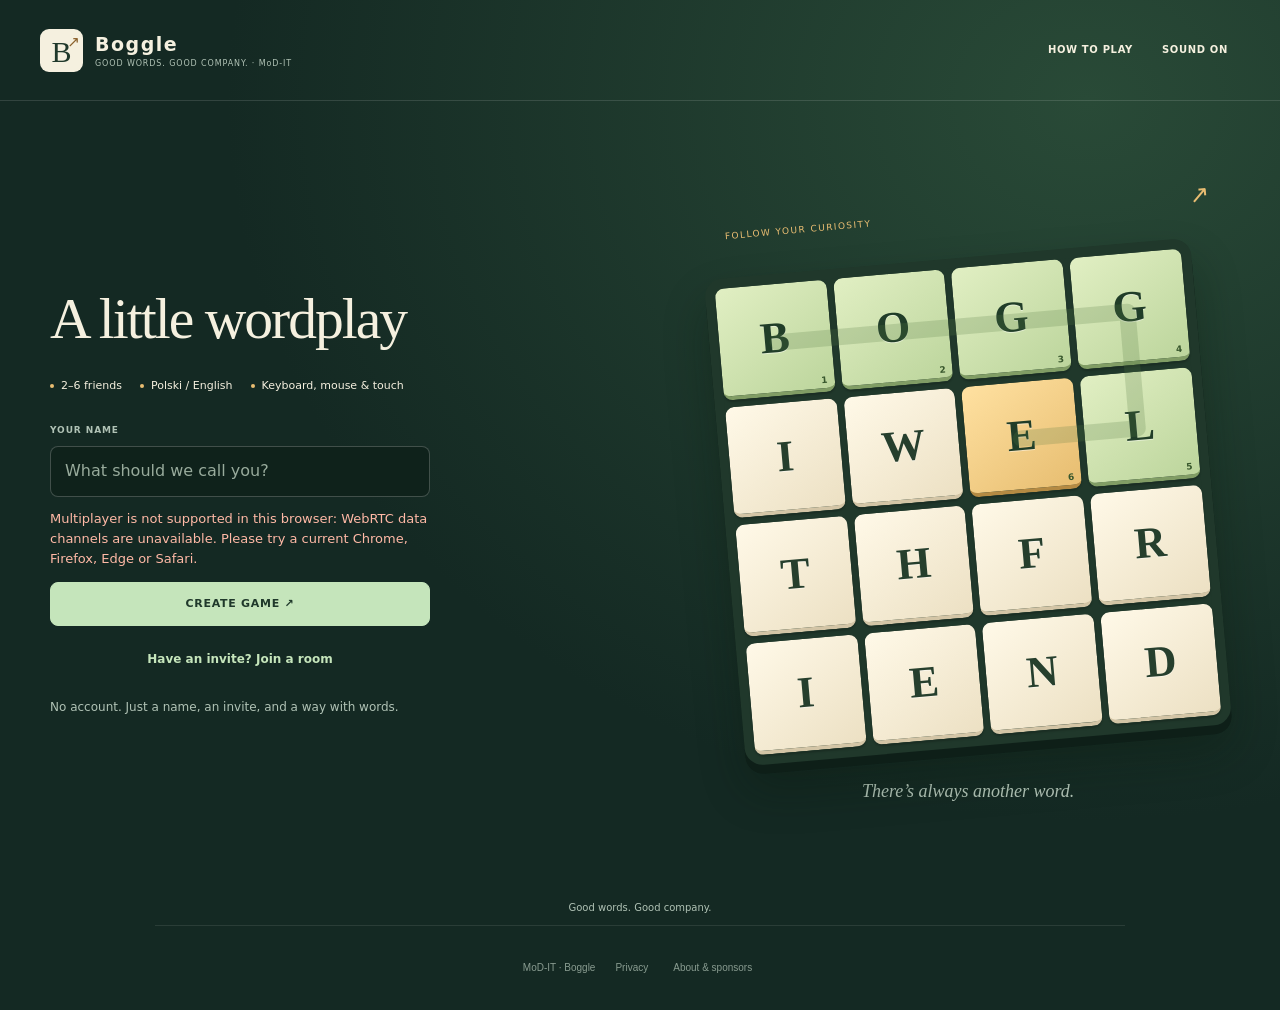
==== games/boggle/index.html @ 4891ed2c "boggle" ====
<!doctype html>
<html lang="en">
<head>
  <meta charset="utf-8">
  <script data-site-https>
    (() => {
      const { hostname, protocol, pathname, search, hash } = location;
      if (['mod-it.games', 'www.mod-it.games', 'gbyrka.github.io'].includes(hostname) && (protocol !== 'https:' || hostname !== 'mod-it.games')) location.replace(`https://mod-it.games${pathname}${search}${hash}`);
    })();
  </script>
  <meta name="viewport" content="width=device-width, initial-scale=1">
  <meta name="theme-color" content="#142923">
  <meta name="robots" content="noindex, nofollow">
  <meta name="description" content="One board. Plenty of discoveries. A private word game for 2–6 friends, with Polish and English dictionaries, keyboard, mouse and touch controls.">
  <title>Boggle — Good words. Good company.</title>
  <link rel="canonical" href="https://mod-it.games/multiplayer/games/boggle/">
  <meta property="og:type" content="website">
  <meta property="og:title" content="Boggle — Good words. Good company.">
  <meta property="og:description" content="Follow the letters. Find your words. A word game for 2–6 friends, in Polish or English.">
  <meta property="og:url" content="https://mod-it.games/multiplayer/games/boggle/">
  <link rel="icon" href="./favicon.svg">
  <link rel="stylesheet" href="../../ads.css?v=towlaunch1">
  <script src="../../monetization.js?v=towlaunch1"></script>
  <meta name="google-adsense-account" content="ca-pub-3806610967714181">
  <script id="adsense-script" async src="https://pagead2.googlesyndication.com/pagead/js/adsbygoogle.js?client=ca-pub-3806610967714181" crossorigin="anonymous" onerror="window.MoDITAds.unavailable()"></script>
  <style>body{margin:0;background:#142923;color:#f5f0df;font-family:system-ui,sans-serif}[hidden]{display:none!important}.boot{padding:48px;text-align:center}</style>
</head>
<body>
  <a class="skip-link" href="#main">Skip to game</a>
  <header class="site-header">
    <a class="brand" href="../../" aria-label="All multiplayer games"><span class="brand-mark" aria-hidden="true">B<span>↗</span></span><span class="brand-title">Boggle<small>GOOD WORDS. GOOD COMPANY. · MoD-IT</small></span></a>
    <nav class="header-actions" aria-label="Game navigation"><button class="button quiet" data-action="rules" type="button">HOW TO PLAY</button><button id="sound-toggle" class="button quiet" data-action="toggle-sound" aria-pressed="true" type="button">SOUND ON</button><button id="leave" class="button quiet" data-action="leave" type="button" hidden>LEAVE ROOM</button></nav>
  </header>
  <div class="page-shell"><main id="main"></main>
    <details id="chat-section" class="chat-section" hidden><summary>ROOM CHAT <span>Say hello to your word people ↗</span></summary><div id="chat-root"></div></details>
  </div>
  <div id="connection-status" class="connection-status" role="status">Good words. Good company.</div>
  <div id="announcer" class="sr-only" aria-live="polite" aria-atomic="true"></div>
  <div id="toast" class="toast" role="status" hidden></div>
  <div id="boot" class="boot">Following the letters…</div>
  <dialog id="dialog"><button class="button quiet dialog-close" data-action="close-dialog" type="button" aria-label="Close dialog">CLOSE ×</button><div id="dialog-content"></div></dialog>
  <dialog id="about-dialog"><button class="button quiet dialog-close" data-action="close-about" type="button" aria-label="Close about">CLOSE ×</button><h2>Boggle · MoD-IT</h2><p class="muted">Good words. Good company. Made for friends, near and far.</p>
    <p>Polish inflections: SGJP. English words: ESDB (SCOWL), British and American lists.</p><p><a href="./data/README.md">Dictionary sources and filtering</a> · <a href="./data/LICENSE-SGJP.txt">SGJP license</a> · <a href="./data/LICENSE-ESDB.txt">ESDB licenses</a></p>
    <aside id="boggle-ad" class="ad-placement ad-placement-game" aria-label="Advertisement" hidden><p class="ad-placement-label">ADVERTISEMENT</p><ins class="adsbygoogle" style="display:block" data-ad-client="ca-pub-3806610967714181" data-ad-slot="9380002810" data-ad-format="auto" data-full-width-responsive="true"></ins></aside>
  </dialog>
  <noscript><p class="boot">Enable JavaScript to play.</p></noscript>
  <footer class="privacy-footer"><span>MoD-IT · Boggle</span><a href="../../../games/privacy.html">Privacy</a><button type="button" data-action="about">About &amp; sponsors</button></footer>
  <script type="module">
    const refresh = new URL(location.href).searchParams.get('_refresh');
    const refreshApp = () => {
      const url = new URL(location.href);
      url.searchParams.set('_refresh', Date.now().toString(36) + Math.random().toString(36).slice(2, 10));
      location.replace(url.href);
    };
    try {
      if (!HTMLScriptElement.supports?.('importmap')) throw new Error('Please update your browser to play.');
      const controller = new AbortController(), timeout = setTimeout(() => controller.abort(), 10000);
      let config;
      try {
        const response = await fetch(`../../config.json?check=${Date.now().toString(36)}`, { cache: 'no-store', signal: controller.signal });
        if (!response.ok) throw new Error('Configuration unavailable.');
        config = await response.json();
      } finally { clearTimeout(timeout); }
      if (!/^[a-z0-9]{3,16}$/i.test(config.version) || !Array.isArray(config.modules) || !config.modules.includes('./games/boggle/app.mjs')) throw new Error('Invalid configuration.');
      const assetQuery = `?v=${encodeURIComponent(config.version)}${refresh ? `&refresh=${encodeURIComponent(refresh)}` : ''}`;
      const imports = {}, root = new URL('../../', location.href);
      for (const path of config.modules) {
        if (!/^\.\/[a-z0-9/-]+\.mjs$/i.test(path)) throw new Error('Invalid module path.');
        const url = new URL(path, root); imports[url.href] = url.href + assetQuery;
      }
      document.documentElement.dataset.appVersion = config.version;
      document.querySelector('link[rel="icon"]').href = './favicon.svg' + assetQuery;
      const map = document.createElement('script'); map.type = 'importmap'; map.textContent = JSON.stringify({ imports }); document.head.append(map);
      const style = document.createElement('link'); style.rel = 'stylesheet'; style.href = './style.css' + assetQuery;
      const styled = new Promise((resolve, reject) => { style.onload = resolve; style.onerror = () => reject(new Error('Styles unavailable.')); }); document.head.append(style);
      await styled; await import(imports[new URL('./app.mjs', location.href).href]);
    } catch (error) {
      console.error('Boggle startup failed:', error);
      if (!refresh && error.message !== 'Please update your browser to play.') { document.querySelector('#boot').textContent = 'Refreshing app files…'; refreshApp(); }
      else {
        const boot = document.querySelector('#boot'); boot.replaceChildren();
        const text = document.createElement('p'); text.textContent = `Boggle unavailable. ${error.message} Please reload.`;
        const button = document.createElement('button'); button.textContent = 'RELOAD'; button.onclick = refreshApp; boot.append(text, button);
      }
    }
    addEventListener('pageshow', event => { if (event.persisted) location.reload(); });
  </script>
</body>
</html>
---- ads.css ----
/* Separate from the game shell so ads never reduce the playing area. */
.ad-placement {
  box-sizing: border-box;
  width: min(970px, calc(100% - 40px));
  margin: 150px auto 32px;
  padding: 18px 0 24px;
  border-top: 1px solid #ffffff1c;
  border-bottom: 1px solid #ffffff12;
  color: inherit;
  text-align: center;
}
.ad-placement[hidden] { display: none !important; }
.ad-placement-label {
  margin: 0 0 16px;
  color: inherit;
  opacity: .55;
  font: 600 9px/1.5 Arial, Helvetica, sans-serif;
  letter-spacing: .18em;
}
.ad-placement .adsbygoogle { display: block; min-height: 100px; }
.ad-placement-catalog { width: 100%; margin-top: 24px; }
.privacy-footer {
  display: block;
  width: min(970px, calc(100% - 40px));
  margin: 0 auto;
  padding: 0 0 28px;
  border: 0;
  color: inherit;
  opacity: .75;
  text-align: center;
  font: 11px/1.6 Arial, Helvetica, sans-serif;
}
.privacy-footer a { color: inherit; text-underline-offset: 4px; }
.privacy-footer a:focus-visible { outline: 2px solid currentColor; outline-offset: 5px; }
@media (max-width: 600px) {
  .ad-placement .adsbygoogle { min-height: 250px; }
}
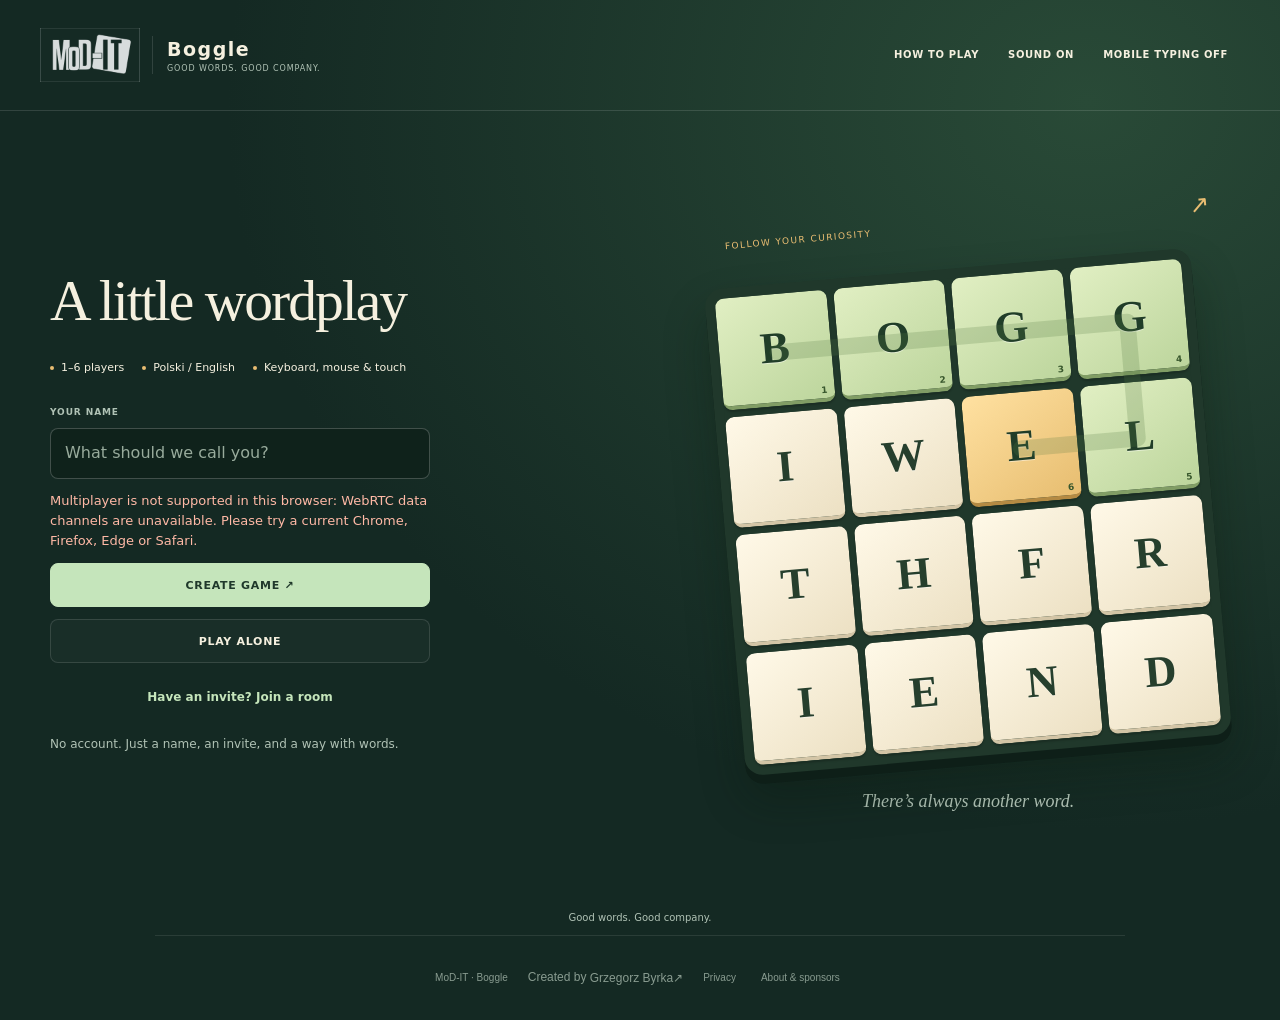
==== commit 2fc51536: "boggle v0.2" ====
--- a/games/boggle/index.html
+++ b/games/boggle/index.html
@@ -28,8 +28,8 @@
 <body>
   <a class="skip-link" href="#main">Skip to game</a>
   <header class="site-header">
-    <a class="brand" href="../../" aria-label="All multiplayer games"><span class="brand-mark" aria-hidden="true">B<span>↗</span></span><span class="brand-title">Boggle<small>GOOD WORDS. GOOD COMPANY. · MoD-IT</small></span></a>
-    <nav class="header-actions" aria-label="Game navigation"><button class="button quiet" data-action="rules" type="button">HOW TO PLAY</button><button id="sound-toggle" class="button quiet" data-action="toggle-sound" aria-pressed="true" type="button">SOUND ON</button><button id="leave" class="button quiet" data-action="leave" type="button" hidden>LEAVE ROOM</button></nav>
+    <a class="brand" href="../../" aria-label="MoD-IT · All multiplayer games"><img class="brand-logo" src="../../assets/mod-it.jpg" alt="MoD-IT" width="600" height="323"><span class="brand-title">Boggle<small>GOOD WORDS. GOOD COMPANY.</small></span></a>
+    <nav class="header-actions" aria-label="Game navigation"><button class="button quiet" data-action="rules" type="button">HOW TO PLAY</button><button id="sound-toggle" class="button quiet" data-action="toggle-sound" aria-pressed="true" type="button">SOUND ON</button><button id="mobile-typing-toggle" class="button quiet" data-action="toggle-mobile-typing" aria-pressed="false" title="Automatically focus the word field on mobile devices. May open the on-screen keyboard." type="button">MOBILE TYPING OFF</button><button id="leave" class="button quiet" data-action="leave" type="button" hidden>LEAVE ROOM</button></nav>
   </header>
   <div class="page-shell"><main id="main"></main>
     <details id="chat-section" class="chat-section" hidden><summary>ROOM CHAT <span>Say hello to your word people ↗</span></summary><div id="chat-root"></div></details>
@@ -44,7 +44,7 @@
     <aside id="boggle-ad" class="ad-placement ad-placement-game" aria-label="Advertisement" hidden><p class="ad-placement-label">ADVERTISEMENT</p><ins class="adsbygoogle" style="display:block" data-ad-client="ca-pub-3806610967714181" data-ad-slot="9380002810" data-ad-format="auto" data-full-width-responsive="true"></ins></aside>
   </dialog>
   <noscript><p class="boot">Enable JavaScript to play.</p></noscript>
-  <footer class="privacy-footer"><span>MoD-IT · Boggle</span><a href="../../../games/privacy.html">Privacy</a><button type="button" data-action="about">About &amp; sponsors</button></footer>
+  <footer class="privacy-footer"><span>MoD-IT · Boggle</span><p class="author-credit">Created by <a href="https://www.linkedin.com/in/grzegorz-byrka-81175515/" target="_blank" rel="noopener noreferrer">Grzegorz Byrka<span class="sr-only"> on LinkedIn (opens in a new tab)</span> ↗</a></p><a href="../../../games/privacy.html">Privacy</a><button type="button" data-action="about">About &amp; sponsors</button></footer>
   <script type="module">
     const refresh = new URL(location.href).searchParams.get('_refresh');
     const refreshApp = () => {
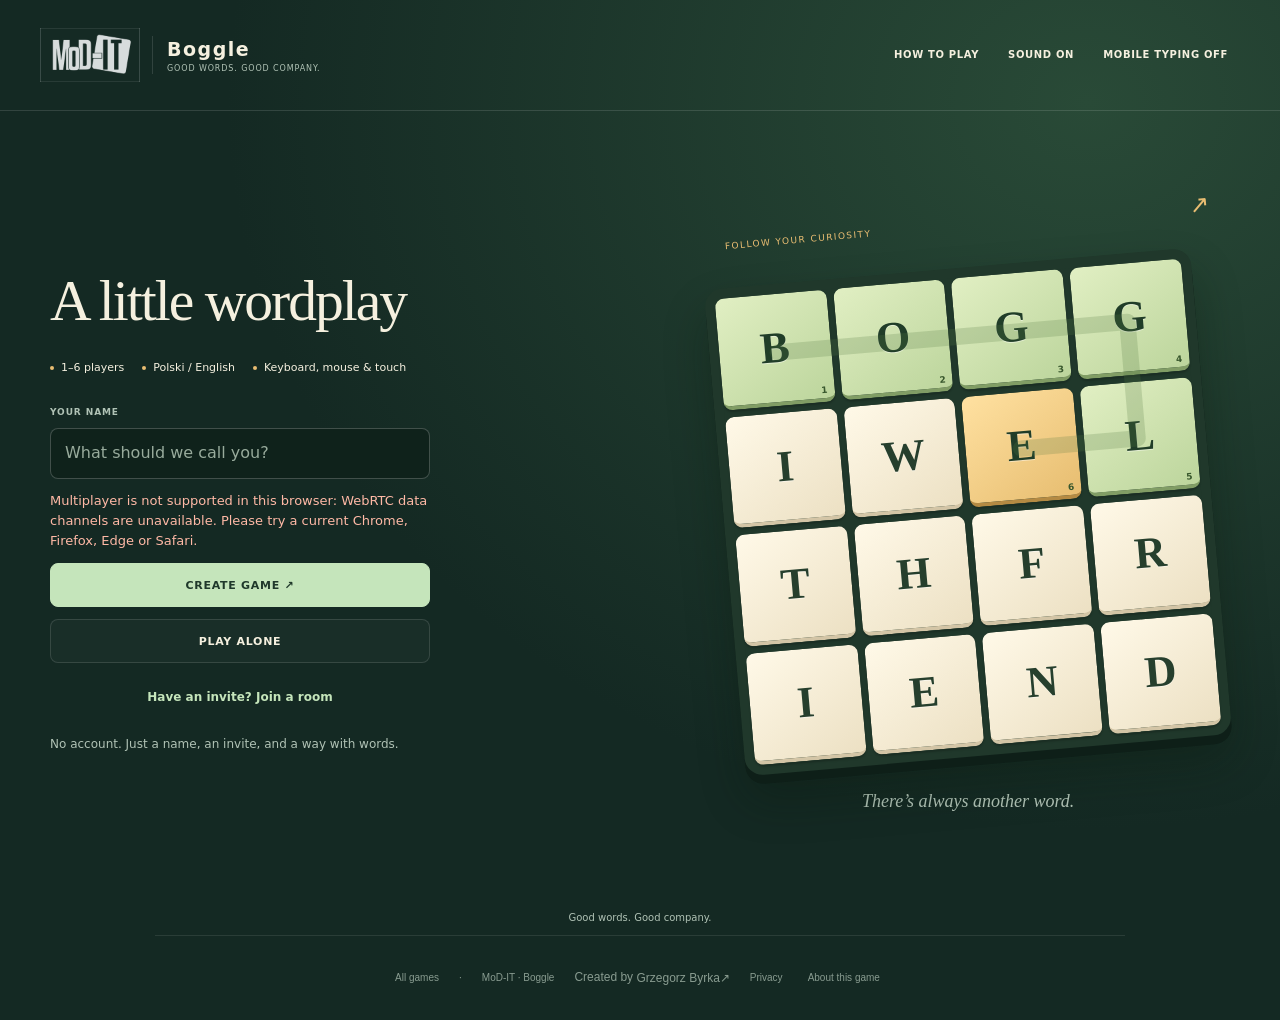
==== commit bb6fa7e8: "ads fix" ====
--- a/games/boggle/index.html
+++ b/games/boggle/index.html
@@ -19,8 +19,8 @@
   <meta property="og:description" content="Follow the letters. Find your words. A word game for 2–6 friends, in Polish or English.">
   <meta property="og:url" content="https://mod-it.games/multiplayer/games/boggle/">
   <link rel="icon" href="./favicon.svg">
-  <link rel="stylesheet" href="../../ads.css?v=towlaunch1">
-  <script src="../../monetization.js?v=towlaunch1"></script>
+  <link rel="stylesheet" href="../../ads.css?v=adnav1">
+  <script src="../../monetization.js?v=adnav1"></script>
   <meta name="google-adsense-account" content="ca-pub-3806610967714181">
   <script id="adsense-script" async src="https://pagead2.googlesyndication.com/pagead/js/adsbygoogle.js?client=ca-pub-3806610967714181" crossorigin="anonymous" onerror="window.MoDITAds.unavailable()"></script>
   <style>body{margin:0;background:#142923;color:#f5f0df;font-family:system-ui,sans-serif}[hidden]{display:none!important}.boot{padding:48px;text-align:center}</style>
@@ -41,10 +41,9 @@
   <dialog id="dialog"><button class="button quiet dialog-close" data-action="close-dialog" type="button" aria-label="Close dialog">CLOSE ×</button><div id="dialog-content"></div></dialog>
   <dialog id="about-dialog"><button class="button quiet dialog-close" data-action="close-about" type="button" aria-label="Close about">CLOSE ×</button><h2>Boggle · MoD-IT</h2><p class="muted">Good words. Good company. Made for friends, near and far.</p>
     <p>Polish inflections: SGJP. English words: ESDB (SCOWL), British and American lists.</p><p><a href="./data/README.md">Dictionary sources and filtering</a> · <a href="./data/LICENSE-SGJP.txt">SGJP license</a> · <a href="./data/LICENSE-ESDB.txt">ESDB licenses</a></p>
-    <aside id="boggle-ad" class="ad-placement ad-placement-game" aria-label="Advertisement" hidden><p class="ad-placement-label">ADVERTISEMENT</p><ins class="adsbygoogle" style="display:block" data-ad-client="ca-pub-3806610967714181" data-ad-slot="9380002810" data-ad-format="auto" data-full-width-responsive="true"></ins></aside>
   </dialog>
   <noscript><p class="boot">Enable JavaScript to play.</p></noscript>
-  <footer class="privacy-footer"><span>MoD-IT · Boggle</span><p class="author-credit">Created by <a href="https://www.linkedin.com/in/grzegorz-byrka-81175515/" target="_blank" rel="noopener noreferrer">Grzegorz Byrka<span class="sr-only"> on LinkedIn (opens in a new tab)</span> ↗</a></p><a href="../../../games/privacy.html">Privacy</a><button type="button" data-action="about">About &amp; sponsors</button></footer>
+  <footer class="privacy-footer"><a href="../../../games/">All games</a> · <span>MoD-IT · Boggle</span><p class="author-credit">Created by <a href="https://www.linkedin.com/in/grzegorz-byrka-81175515/" target="_blank" rel="noopener noreferrer">Grzegorz Byrka<span class="sr-only"> on LinkedIn (opens in a new tab)</span> ↗</a></p><a href="../../../games/privacy.html">Privacy</a><button type="button" data-action="about">About this game</button></footer>
   <script type="module">
     const refresh = new URL(location.href).searchParams.get('_refresh');
     const refreshApp = () => {
--- a/ads.css
+++ b/ads.css
@@ -2,10 +2,11 @@
 .ad-placement {
   box-sizing: border-box;
   width: min(970px, calc(100% - 40px));
-  margin: 150px auto 32px;
-  padding: 18px 0 24px;
-  border-top: 1px solid #ffffff1c;
-  border-bottom: 1px solid #ffffff12;
+  margin: 180px auto;
+  padding: 24px 16px;
+  border-top: 1px solid #ffffff40;
+  border-bottom: 1px solid #ffffff40;
+  background: #ffffff04;
   color: inherit;
   text-align: center;
 }
@@ -13,12 +14,13 @@
 .ad-placement-label {
   margin: 0 0 16px;
   color: inherit;
-  opacity: .55;
-  font: 600 9px/1.5 Arial, Helvetica, sans-serif;
+  opacity: .85;
+  font: 600 11px/1.5 Arial, Helvetica, sans-serif;
   letter-spacing: .18em;
+  text-transform: uppercase;
 }
 .ad-placement .adsbygoogle { display: block; min-height: 100px; }
-.ad-placement-catalog { width: 100%; margin-top: 24px; }
+.ad-placement-catalog { width: min(970px, 100%); }
 .privacy-footer {
   display: block;
   width: min(970px, calc(100% - 40px));
